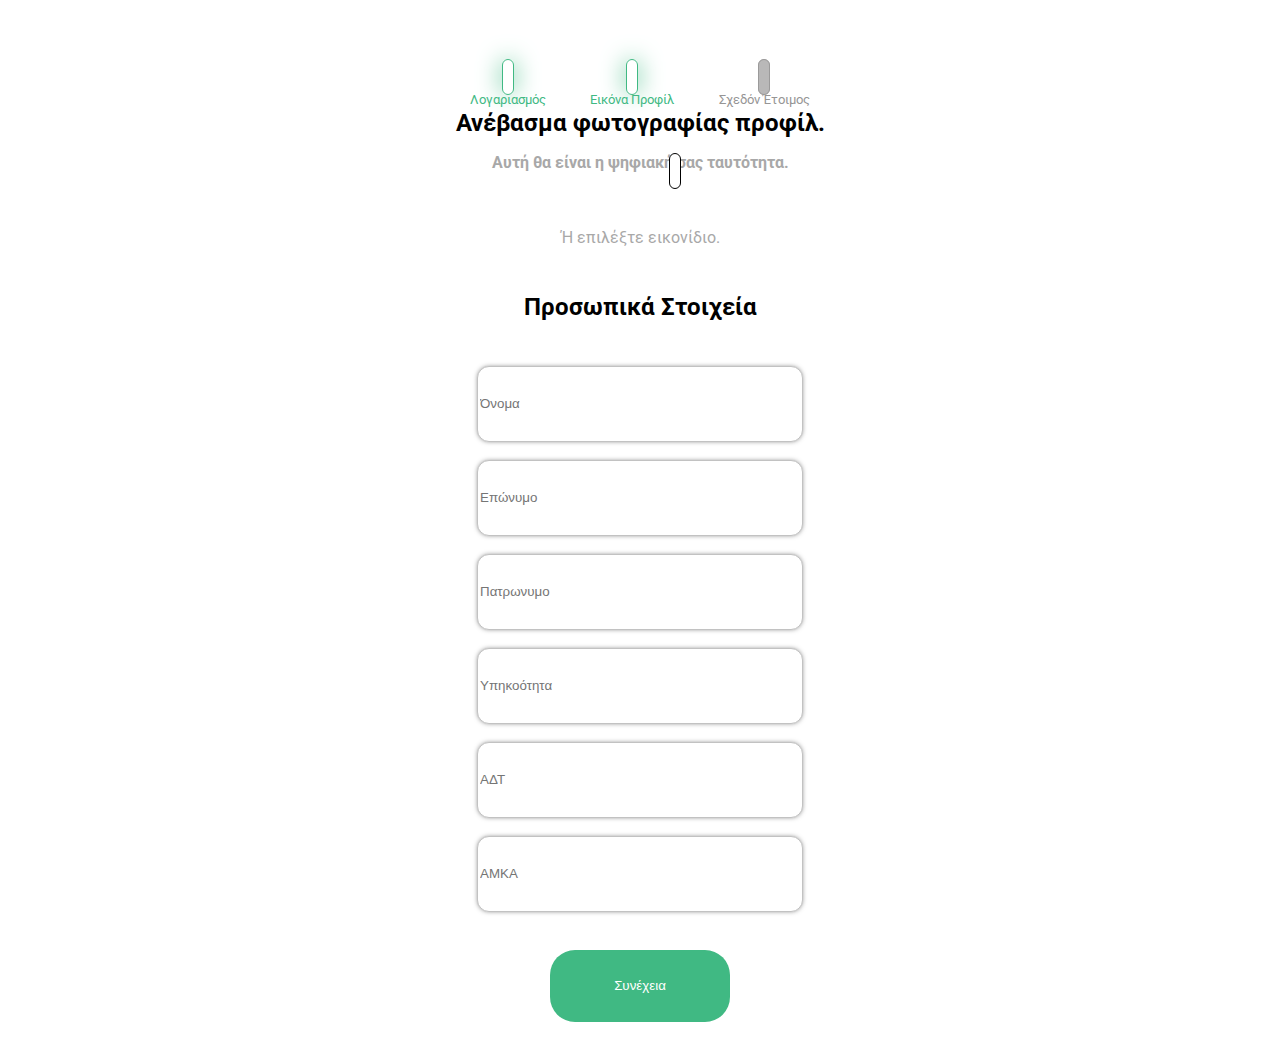
==== auth-signup3.html @ 7f1dcac9 "Add files via upload" ====
<!DOCTYPE html>
<html lang="en">
    <meta charset="UTF-8">
    <meta http-equiv="X-UA-Compatible" content="IE=edge">
    <meta name="viewport" content="width=device-width, initial-scale=1.0">
    <link rel="stylesheet" href="https://pro.fontawesome.com/releases/v5.10.0/css/all.css" integrity="sha384-AYmEC3Yw5cVb3ZcuHtOA93w35dYTsvhLPVnYs9eStHfGJvOvKxVfELGroGkvsg+p" crossorigin="anonymous"/>
    <link rel="stylesheet" href="style3.css">
    <title>FootersGreece</title>
<body>
    

        
    <div class="steps">
                
        <div class="step1" >
            <div class="inner"><a href="auth-signup2.html">
                <i class="fas fa-shield-alt" ></i>
            </div>
            <span class="step-label"> Λογαριασμός</span>
        </div></a>
        <div class="step2">
            <div class="inner">
                <i class="fas fa-user"></i>
            </div>
            <span class="step-label">Εικόνα Προφίλ</span>
        </div>
        <div class="step3" >
            <div class="inner">
                <i class="fas fa-check "></i>
            </div>
            <span class="step-label">Σχεδόν Έτοιμος</span>
        </div>
        
    </div>
            
      
    
        
    
        
    


<div id="signup-step-2" class="invisible2">
                    
    <div class="wrapper">
        <h1 class="profile-pic-add">Ανέβασμα φωτογραφίας προφίλ.</h1>
        <h2 class="visual-id">Αυτή θα είναι η ψηφιακή σας ταυτότητα.
        </h2>
        <div class="picture-selector">
            
                <img src="img/avatars/huro-1.jpg" alt="" id="take">
                <div class="add" role="button" data-modal="upload-modal">
                    <i class="fas fa-plus"></i>
                </div>
            
        </div>
    </div>

    
        <div class="divider">
            <span>Ή επιλέξτε εικονίδιο.</span>
        </div>
    

    <div class="carousel">
        <div class="carousel-item">
            
                <img src="img/avatars/huro-1.jpg" alt="" class="item" >
            
        </div>
        <div class="carousel-item">
            
                <img src="img/avatars/huro-2.jpg" alt="" class="item" id="test">
            
        </div>
        <div class="carousel-item">
            
                <img src="img/avatars/huro-3.jpg" alt="" class="item">
            
        </div>
        <div class="carousel-item">
            
                <img src="img/avatars/huro-4.jpg" alt="" class="item">
            
        </div>
        <div class="carousel-item">
            
                <img src="img/avatars/huro-5.jpg" alt="" class="item">
            
        </div>
        <div class="carousel-item">
            
                <img src="img/avatars/huro-6.jpg" alt="" class="item">
            
        </div>
        <div class="carousel-item">
            
                <img src="img/avatars/huro-7.jpg" alt="" class="item">
            
        </div>
        <div class="carousel-item">
            
                <img src="img/avatars/huro-8.jpg" alt="" class="item">
            
        </div>
        <div class="carousel-item">
            
                <img src="img/avatars/huro-9.jpg" alt="" class="item">
            
        </div>
        <div class="carousel-item">
            
                <img src="img/avatars/huro-10.jpg" alt="" class="item">
            
        </div>
        <div class="carousel-item">
            
                <img src="img/avatars/huro-11.jpg" alt="" class="item">
            
        </div>
        <div class="carousel-item">
            
                <img src="img/avatars/huro-12.jpg" alt="" class="item">
            
        </div>
    </div>
    <h1>Προσωπικά Στοιχεία</h1>
    <form class="personal">
        <div class="name">
            <input type="text" id="onoma" placeholder="Όνομα ">
        </div>
        <div class="surname">
            <input type="text" id="eponimo" placeholder="Επώνυμο  ">
        </div>
        <div class="fathername">
            <input type="text" id="patronimo" placeholder="Πατρωνυμο  ">
        </div>
        <div class="etn">
            <input type="text" id="ipikotita" placeholder="Υπηκοότητα   ">
        </div>
        <div class="id">
            <input type="text" id="id" placeholder="ΑΔΤ  ">
        </div>
        <div class="amka">
            <input type="text" id="amka" placeholder="ΑΜΚΑ  ">
        </div>
    </form>
    <div class="continue-btn">
        <button id="confirm-step-2" type="submit"
            class="btn-continue" >Συνέχεια</button>
    </div>
    <script src="script3.js"></script>  

</div>
</body>
</html>
---- style3.css ----
@import url("https://fonts.googleapis.com/css2?family=Lato:wght@100&family=Open+Sans:wght@300&family=Questrial&family=Roboto:wght@100&display=swap");

body {
  background-color: #ffffff;
  font-family: "Roboto", sans-serif;
  margin: auto;
  text-align: center;
  width: 90vw;
  overflow-x: hidden;
}

img {
  width: 11vw;
  border-radius: 60px;
  margin-left: 20px;
  margin-right: 20px;
}
.steps i {
  font-size: 20px;
}
.steps a {
  text-decoration: none;
}
.carousel {
  display: flex;
  flex-direction: row;
  width: 43vw;
  margin: auto;
  background-color: #ffffff;
  border-radius: 15px;
  margin-top: 10vh;
  overflow: auto;
  position: relative;
  bottom: 10vh;
  padding: 5px;
  margin-bottom: -10vh;
  cursor: grab;
}
.carousel img {
  width: 6vw;
}
.carousel::-webkit-scrollbar {
  width: 16px;
}

.carousel::-webkit-scrollbar-track {
  background-color: #ffffff;
  border-radius: 100px;
}

.carousel::-webkit-scrollbar-thumb {
  background-color: #40b983;
  border-radius: 100px;
}
.steps {
  display: flex;
  flex-direction: row;
  padding: 5px;
  margin: auto;
  width: 30vw;
  margin-top: 60px;
  margin-bottom: -20px;
  justify-content: center;
}
.step1,
.step2,
.step3 {
  margin: auto;
}
.step1 .inner i,
.step2 .inner i {
  background-color: #ffffff;
  color: #40b983;
  border: 1px solid #40b983;
  border-radius: 60px;
  padding: 5px;
  -webkit-box-shadow: 0px 0px 24px -1px #40b983;
  box-shadow: 0px 0px 24px -1px #40b983;
}
.step1 span,
.step2 span {
  color: #40b983;
  font-size: small;
}

.step3 .inner i {
  background-color: rgb(185, 184, 184);
  color: rgb(26, 26, 26);
  border: 1px solid rgb(155, 154, 154);
  border-radius: 60px;
  padding: 5px;
}

.step3 span {
  color: rgb(150, 149, 149);
  font-size: small;
}
h1 {
  font-size: x-large;
}
.visual-id {
  color: rgb(168, 168, 168);
  font-size: medium;
}
.add i:hover {
  color: #40b983;
  cursor: pointer;
  border: 1px solid #40b983;
  transform: scale(1.5);
}
.add i {
  font-size: 20px;
  position: relative;
  bottom: 45px;
  left: 35px;
  background-color: white;
  border-radius: 10px;
  padding: 5px;
  border: 1px solid black;
}
.divider span {
  color: rgb(168, 168, 168);
}
.btn-continue {
  width: 14vw;
  height: 8vh;
  background-color: #40b983;
  color: #ffffff;
  border-radius: 25px;
  border: none;
  position: relative;
  bottom: 30px;
}
.btn-continue:hover {
  -webkit-box-shadow: 3px 6px 24px -5px #40b983;
  box-shadow: 3px 6px 24px -5px #40b983;
  cursor: pointer;
}
.carousel img:hover {
  cursor: pointer;
  -webkit-box-shadow: 0px 0px 0px 2px #40b983;
  box-shadow: 0px 0px 0px 2px #40b983;
}
.personal input {
  width: 25vw;
  height: 8vh;
  border-radius: 12px;
  border: 1px solid rgb(194, 194, 194);
  -webkit-box-shadow: 0px 0px 5px -1px #757575;
  box-shadow: 0px 0px 5px -1px #757575;
  margin-bottom: 2vh;
}
.personal input:hover {
  box-shadow: 0px 0px 5px -1px #40b983;
}
.personal input:focus {
  box-shadow: 0px 0px 5px -1px #40b983;
  outline: none;
}
form {
  margin-bottom: 50px;
  margin-top: 5vh;
}
.bad::placeholder {
  color: red;
}
@media (max-width: 800px) {
  .steps {
    width: 100%;

    display: flex;
    justify-content: center;
  }
  .picture-selector img {
    width: 30vw;
  }
  .carousel img {
    width: 15vw;
  }
  .carousel img {
    margin-left: 2px;
    margin-right: 2px;
  }
  .carousel {
    width: 63vw;
    position: relative;
    bottom: 70px;
  }
  .step1,
  .step2,
  .step3 {
    margin: 7%;
  }
  .wrapper {
    position: relative;
    bottom: -5px;
  }
  .divider {
    position: relative;
    bottom: 30px;
  }
  .btn-continue {
    position: relative;
    bottom: 50px;
    width: 250px;
  }
  .step1 span {
    font-size: medium;
    position: relative;
    top: 10px;
  }
  .step2 span {
    font-size: medium;
    position: relative;
    top: 10px;
  }
  .step3 span {
    font-size: medium;
    position: relative;
    top: 10px;
  }
  body {
    overflow-x: hidden;
    width: 80vw;
  }
  .personal input {
    width: 250px;
  }
}
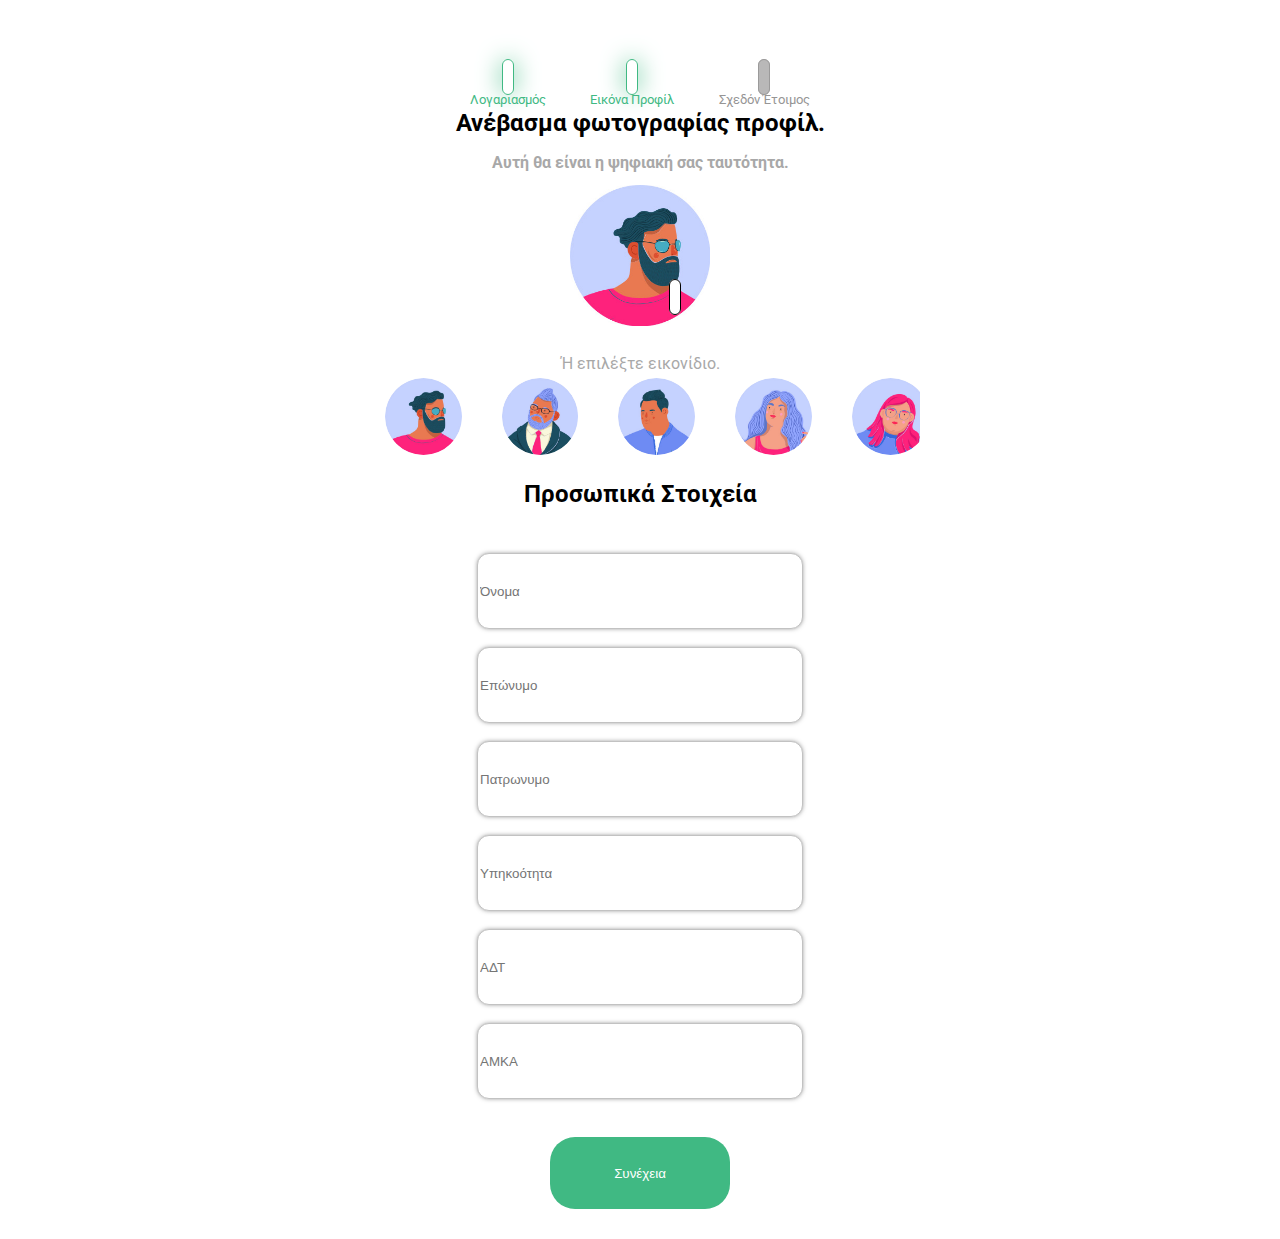
==== commit 95495d89: "Update auth-signup3.html" ====
--- a/auth-signup3.html
+++ b/auth-signup3.html
@@ -49,7 +49,7 @@
         </h2>
         <div class="picture-selector">
             
-                <img src="img/avatars/huro-1.jpg" alt="" id="take">
+                <img src="huro-1.jpg" alt="" id="take">
                 <div class="add" role="button" data-modal="upload-modal">
                     <i class="fas fa-plus"></i>
                 </div>
@@ -66,62 +66,62 @@
     <div class="carousel">
         <div class="carousel-item">
             
-                <img src="img/avatars/huro-1.jpg" alt="" class="item" >
+                <img src="huro-1.jpg" alt="" class="item" >
             
         </div>
         <div class="carousel-item">
             
-                <img src="img/avatars/huro-2.jpg" alt="" class="item" id="test">
+                <img src="huro-2.jpg" alt="" class="item" id="test">
             
         </div>
         <div class="carousel-item">
             
-                <img src="img/avatars/huro-3.jpg" alt="" class="item">
+                <img src="huro-3.jpg" alt="" class="item">
             
         </div>
         <div class="carousel-item">
             
-                <img src="img/avatars/huro-4.jpg" alt="" class="item">
+                <img src="huro-4.jpg" alt="" class="item">
             
         </div>
         <div class="carousel-item">
             
-                <img src="img/avatars/huro-5.jpg" alt="" class="item">
+                <img src="huro-5.jpg" alt="" class="item">
             
         </div>
         <div class="carousel-item">
             
-                <img src="img/avatars/huro-6.jpg" alt="" class="item">
+                <img src="huro-6.jpg" alt="" class="item">
             
         </div>
         <div class="carousel-item">
             
-                <img src="img/avatars/huro-7.jpg" alt="" class="item">
+                <img src="huro-7.jpg" alt="" class="item">
             
         </div>
         <div class="carousel-item">
             
-                <img src="img/avatars/huro-8.jpg" alt="" class="item">
+                <img src="huro-8.jpg" alt="" class="item">
             
         </div>
         <div class="carousel-item">
             
-                <img src="img/avatars/huro-9.jpg" alt="" class="item">
+                <img src="huro-9.jpg" alt="" class="item">
             
         </div>
         <div class="carousel-item">
             
-                <img src="img/avatars/huro-10.jpg" alt="" class="item">
+                <img src="huro-10.jpg" alt="" class="item">
             
         </div>
         <div class="carousel-item">
             
-                <img src="img/avatars/huro-11.jpg" alt="" class="item">
+                <img src="huro-11.jpg" alt="" class="item">
             
         </div>
         <div class="carousel-item">
             
-                <img src="img/avatars/huro-12.jpg" alt="" class="item">
+                <img src="huro-12.jpg" alt="" class="item">
             
         </div>
     </div>
@@ -154,4 +154,4 @@
 
 </div>
 </body>
-</html>+</html>
